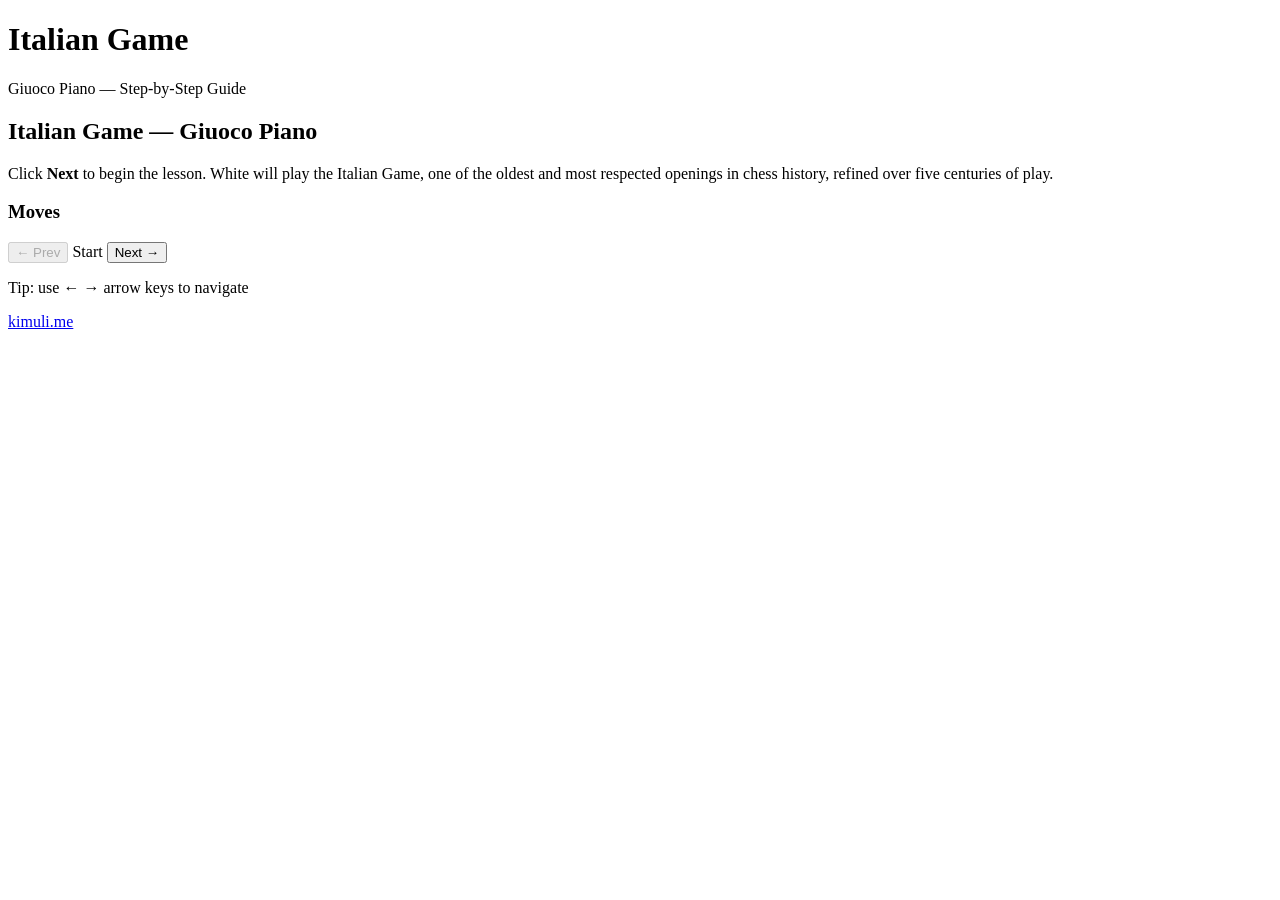
==== index.html @ c30882f5 "feat: scaffold project and add Italian Game move data" ====
<!DOCTYPE html>
<html lang="en">
<head>
  <meta charset="UTF-8">
  <meta name="viewport" content="width=device-width, initial-scale=1.0">
  <title>Italian Game — Chess Openings | chess.kimuli.me</title>
  <link rel="stylesheet" href="style.css">
</head>
<body>
  <div class="app">
    <header class="app-header">
      <div class="header-inner">
        <h1 class="opening-name">Italian Game</h1>
        <p class="opening-subtitle">Giuoco Piano &mdash; Step-by-Step Guide</p>
      </div>
    </header>

    <main class="app-main">
      <div class="board-column">
        <div id="board-container"></div>
      </div>

      <div class="info-column">
        <div class="move-info-card">
          <h2 id="move-title">Italian Game &mdash; Giuoco Piano</h2>
          <p id="move-explanation">Click <strong>Next</strong> to begin the lesson. White will play the Italian Game, one of the oldest and most respected openings in chess history, refined over five centuries of play.</p>
        </div>

        <div class="move-list-card">
          <h3 class="moves-heading">Moves</h3>
          <div id="move-list"></div>
        </div>

        <div class="controls">
          <button id="prev-btn" class="btn btn-secondary" disabled>&#8592; Prev</button>
          <span id="step-counter" class="step-counter">Start</span>
          <button id="next-btn" class="btn btn-primary">Next &#8594;</button>
        </div>

        <p class="keyboard-hint">Tip: use ← → arrow keys to navigate</p>
      </div>
    </main>

    <footer class="app-footer">
      <a href="https://kimuli.me">kimuli.me</a>
    </footer>
  </div>

  <script src="moves.js"></script>
  <script src="board.js"></script>
  <script src="app.js"></script>
</body>
</html>
---- style.css ----
/* styles — Task 5 */
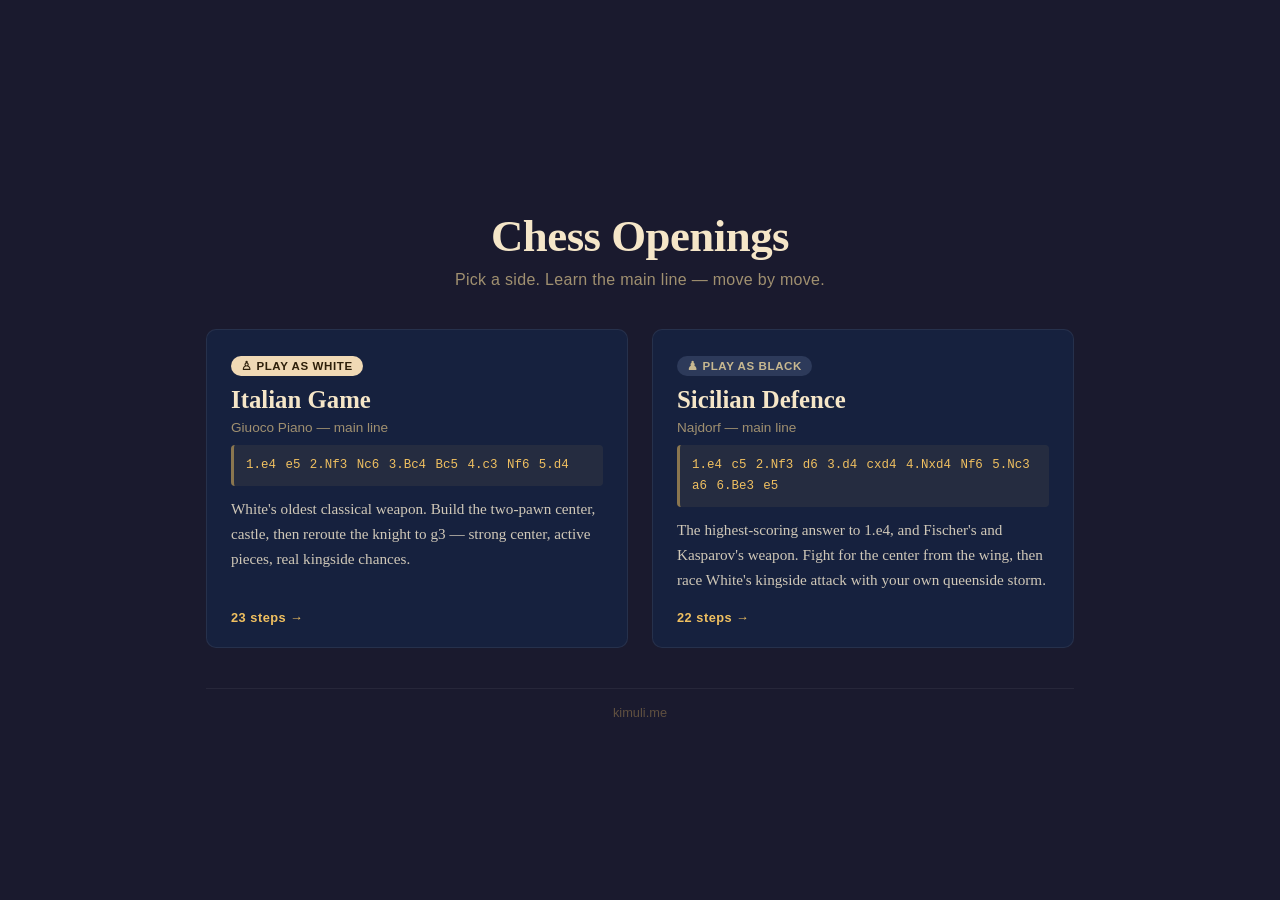
==== commit 831440b0: "feat: opening picker landing page + Sicilian Defence (Najdorf) lesson for Black - index.html becomes" ====
--- a/index.html
+++ b/index.html
@@ -3,51 +3,42 @@
 <head>
   <meta charset="UTF-8">
   <meta name="viewport" content="width=device-width, initial-scale=1.0">
-  <title>Italian Game — Chess Openings | chess.kimuli.me</title>
+  <title>Chess Openings — Learn the Main Lines | chess.kimuli.me</title>
+  <meta name="description" content="Step-by-step chess opening guides, move by move: the Italian Game (Giuoco Piano) for White and the Sicilian Defence (Najdorf) for Black.">
   <link rel="stylesheet" href="style.css">
 </head>
 <body>
-  <div class="app">
-    <header class="app-header">
-      <div class="header-inner">
-        <h1 class="opening-name">Italian Game</h1>
-        <p class="opening-subtitle">Giuoco Piano &mdash; Step-by-Step Guide</p>
-      </div>
+  <div class="app landing">
+    <header class="landing-hero">
+      <h1 class="hero-title">Chess Openings</h1>
+      <p class="hero-sub">Pick a side. Learn the main line &mdash; move by move.</p>
     </header>
 
-    <main class="app-main">
-      <div class="board-column">
-        <div id="board-container"></div>
-      </div>
+    <main class="openings-grid">
 
-      <div class="info-column">
-        <div class="move-info-card">
-          <h2 id="move-title">Italian Game &mdash; Giuoco Piano</h2>
-          <p id="move-explanation">Click <strong>Next</strong> to begin the lesson. White will play the Italian Game, one of the oldest and most respected openings in chess history, refined over five centuries of play.</p>
-        </div>
+      <a class="opening-card" href="viewer.html?o=italian">
+        <span class="side-badge badge-white">&#9817; Play as White</span>
+        <h2 class="card-title">Italian Game</h2>
+        <p class="card-subtitle">Giuoco Piano &mdash; main line</p>
+        <p class="card-line">1.e4 e5 2.Nf3 Nc6 3.Bc4 Bc5 4.c3 Nf6 5.d4</p>
+        <p class="card-blurb">White's oldest classical weapon. Build the two-pawn center, castle, then reroute the knight to g3 &mdash; strong center, active pieces, real kingside chances.</p>
+        <span class="card-cta">23 steps &#8594;</span>
+      </a>
 
-        <div class="move-list-card">
-          <h3 class="moves-heading">Moves</h3>
-          <div id="move-list"></div>
-        </div>
+      <a class="opening-card" href="viewer.html?o=sicilian-najdorf">
+        <span class="side-badge badge-black">&#9823; Play as Black</span>
+        <h2 class="card-title">Sicilian Defence</h2>
+        <p class="card-subtitle">Najdorf &mdash; main line</p>
+        <p class="card-line">1.e4 c5 2.Nf3 d6 3.d4 cxd4 4.Nxd4 Nf6 5.Nc3 a6 6.Be3 e5</p>
+        <p class="card-blurb">The highest-scoring answer to 1.e4, and Fischer's and Kasparov's weapon. Fight for the center from the wing, then race White's kingside attack with your own queenside storm.</p>
+        <span class="card-cta">22 steps &#8594;</span>
+      </a>
 
-        <div class="controls">
-          <button id="prev-btn" class="btn btn-secondary" disabled>&#8592; Prev</button>
-          <span id="step-counter" class="step-counter">Start</span>
-          <button id="next-btn" class="btn btn-primary">Next &#8594;</button>
-        </div>
-
-        <p class="keyboard-hint">Tip: use ← → arrow keys to navigate</p>
-      </div>
     </main>
 
     <footer class="app-footer">
       <a href="https://kimuli.me">kimuli.me</a>
     </footer>
   </div>
-
-  <script src="moves.js"></script>
-  <script src="board.js"></script>
-  <script src="app.js"></script>
 </body>
 </html>
--- a/style.css
+++ b/style.css
@@ -1 +1,380 @@
-/* styles — Task 5 */
+/* ── Reset & base ─────────────────────────────────────────────── */
+*, *::before, *::after { box-sizing: border-box; margin: 0; padding: 0; }
+
+html { font-size: 16px; }
+
+body {
+  background: #1a1a2e;
+  color: #e8e0d0;
+  font-family: -apple-system, BlinkMacSystemFont, "Segoe UI", Roboto, sans-serif;
+  min-height: 100vh;
+}
+
+/* ── Layout ──────────────────────────────────────────────────── */
+.app {
+  max-width: 1400px;
+  margin: 0 auto;
+  padding: 0 16px 32px;
+  display: flex;
+  flex-direction: column;
+  min-height: 100vh;
+}
+
+.app-header {
+  padding: 24px 0 20px;
+  border-bottom: 1px solid rgba(255,255,255,0.08);
+  margin-bottom: 28px;
+}
+
+.header-inner { max-width: 100%; }
+
+.opening-name {
+  font-family: "Palatino Linotype", Palatino, "Book Antiqua", Georgia, serif;
+  font-size: 2.2rem;
+  font-weight: 700;
+  color: #f5e6c8;
+  letter-spacing: -0.5px;
+  line-height: 1.1;
+}
+
+.opening-subtitle {
+  margin-top: 4px;
+  font-size: 0.95rem;
+  color: #a09070;
+  letter-spacing: 0.3px;
+}
+
+.app-main {
+  display: flex;
+  gap: 32px;
+  align-items: flex-start;
+  flex: 1;
+}
+
+/* ── Board column ─────────────────────────────────────────────── */
+.board-column {
+  flex: 1 1 auto;
+  max-width: 620px;
+  min-width: 300px;
+}
+
+#board-container {
+  width: 100%;
+  border-radius: 4px;
+  overflow: hidden;
+  box-shadow:
+    0 0 0 3px #8b6914,
+    0 0 0 6px #2d1f0a,
+    0 8px 32px rgba(0,0,0,0.6);
+}
+
+/* ── Info column ─────────────────────────────────────────────── */
+.info-column {
+  flex: 0 0 300px;
+  min-width: 0;
+  display: flex;
+  flex-direction: column;
+  gap: 20px;
+}
+
+/* ── Move info card ──────────────────────────────────────────── */
+.move-info-card {
+  background: #16213e;
+  border: 1px solid rgba(255,255,255,0.07);
+  border-radius: 8px;
+  padding: 20px 22px;
+}
+
+.move-info-card h2 {
+  font-family: "Palatino Linotype", Palatino, "Book Antiqua", Georgia, serif;
+  font-size: 1.15rem;
+  font-weight: 700;
+  color: #f0c060;
+  margin-bottom: 10px;
+  line-height: 1.3;
+}
+
+.move-info-card p {
+  font-family: "Palatino Linotype", Palatino, "Book Antiqua", Georgia, serif;
+  font-size: 1rem;
+  line-height: 1.7;
+  color: #d0c8b8;
+}
+
+.move-info-card p strong { color: #f0c060; font-style: normal; }
+
+/* ── Move list card ──────────────────────────────────────────── */
+.move-list-card {
+  background: #16213e;
+  border: 1px solid rgba(255,255,255,0.07);
+  border-radius: 8px;
+  padding: 16px 22px;
+}
+
+.moves-heading {
+  font-size: 0.75rem;
+  font-weight: 600;
+  letter-spacing: 1px;
+  text-transform: uppercase;
+  color: #706050;
+  margin-bottom: 10px;
+}
+
+#move-list {
+  font-family: "SF Mono", "Fira Code", "Courier New", monospace;
+  font-size: 0.88rem;
+  line-height: 2;
+  color: #a09070;
+}
+
+.move-num {
+  color: #605040;
+  margin-right: 2px;
+}
+
+.move {
+  display: inline-block;
+  padding: 1px 5px;
+  border-radius: 3px;
+  cursor: default;
+  transition: background 150ms, color 150ms;
+  margin-right: 2px;
+}
+
+.white-move { color: #c8b890; }
+.black-move { color: #a09070; }
+
+.move.active {
+  background: #f0c060;
+  color: #1a1208;
+  font-weight: 700;
+}
+
+.move-pair { white-space: nowrap; }
+
+/* ── Controls ────────────────────────────────────────────────── */
+.controls {
+  display: flex;
+  align-items: center;
+  gap: 12px;
+}
+
+.btn {
+  padding: 10px 22px;
+  border: none;
+  border-radius: 6px;
+  font-size: 0.9rem;
+  font-weight: 600;
+  cursor: pointer;
+  transition: background 150ms, opacity 150ms, transform 80ms;
+  letter-spacing: 0.3px;
+}
+
+.btn:active { transform: translateY(1px); }
+.btn:disabled { opacity: 0.35; cursor: not-allowed; transform: none; }
+
+.btn-primary {
+  background: #f0c060;
+  color: #1a1208;
+}
+.btn-primary:not(:disabled):hover { background: #f5cc70; }
+
+.btn-secondary {
+  background: #2d3a5a;
+  color: #c8b890;
+}
+.btn-secondary:not(:disabled):hover { background: #354468; }
+
+.step-counter {
+  flex: 1;
+  text-align: center;
+  font-size: 0.82rem;
+  color: #605040;
+  font-variant-numeric: tabular-nums;
+}
+
+.keyboard-hint {
+  font-size: 0.75rem;
+  color: #504030;
+  text-align: center;
+}
+
+/* ── Piece animation ─────────────────────────────────────────── */
+.piece {
+  transition: transform 300ms ease;
+  cursor: default;
+  pointer-events: none;
+}
+
+.piece text {
+  font-size: 50px;
+  user-select: none;
+}
+
+/* ── Board labels ────────────────────────────────────────────── */
+.board-label {
+  font-size: 13px;
+  font-family: -apple-system, BlinkMacSystemFont, "Segoe UI", Roboto, sans-serif;
+  font-weight: 600;
+  pointer-events: none;
+}
+
+/* ── Footer ──────────────────────────────────────────────────── */
+.app-footer {
+  margin-top: 40px;
+  padding-top: 16px;
+  border-top: 1px solid rgba(255,255,255,0.06);
+  text-align: center;
+  font-size: 0.8rem;
+}
+
+.app-footer a {
+  color: #605040;
+  text-decoration: none;
+}
+.app-footer a:hover { color: #a09070; }
+
+/* ── Landing page ────────────────────────────────────────────── */
+.landing {
+  max-width: 900px;
+  justify-content: center;
+}
+
+.landing-hero {
+  text-align: center;
+  padding: 64px 0 40px;
+}
+
+.hero-title {
+  font-family: "Palatino Linotype", Palatino, "Book Antiqua", Georgia, serif;
+  font-size: 2.8rem;
+  font-weight: 700;
+  color: #f5e6c8;
+  letter-spacing: -0.5px;
+  line-height: 1.1;
+}
+
+.hero-sub {
+  margin-top: 10px;
+  font-size: 1rem;
+  color: #a09070;
+  letter-spacing: 0.3px;
+}
+
+.openings-grid {
+  display: grid;
+  grid-template-columns: repeat(2, 1fr);
+  gap: 24px;
+}
+
+.opening-card {
+  display: flex;
+  flex-direction: column;
+  gap: 10px;
+  background: #16213e;
+  border: 1px solid rgba(255,255,255,0.07);
+  border-radius: 10px;
+  padding: 26px 24px 22px;
+  text-decoration: none;
+  color: inherit;
+  transition: transform 150ms, border-color 150ms, box-shadow 150ms;
+}
+
+.opening-card:hover {
+  transform: translateY(-3px);
+  border-color: rgba(240,192,96,0.45);
+  box-shadow: 0 10px 28px rgba(0,0,0,0.45);
+}
+
+.side-badge {
+  display: inline-block;
+  align-self: flex-start;
+  padding: 3px 10px;
+  border-radius: 999px;
+  font-size: 0.72rem;
+  font-weight: 700;
+  letter-spacing: 0.6px;
+  text-transform: uppercase;
+}
+
+.badge-white { background: #f0d9b5; color: #2d1f0a; }
+.badge-black { background: #2d3a5a; color: #c8b890; }
+
+.card-title {
+  font-family: "Palatino Linotype", Palatino, "Book Antiqua", Georgia, serif;
+  font-size: 1.55rem;
+  font-weight: 700;
+  color: #f5e6c8;
+}
+
+.card-subtitle {
+  font-size: 0.85rem;
+  color: #a09070;
+  margin-top: -4px;
+}
+
+.card-line {
+  font-family: "SF Mono", "Fira Code", "Courier New", monospace;
+  font-size: 0.78rem;
+  line-height: 1.7;
+  color: #f0c060;
+  background: rgba(240,192,96,0.07);
+  border-left: 3px solid rgba(240,192,96,0.5);
+  border-radius: 4px;
+  padding: 10px 12px;
+  word-spacing: 2px;
+}
+
+.card-blurb {
+  font-family: "Palatino Linotype", Palatino, "Book Antiqua", Georgia, serif;
+  font-size: 0.95rem;
+  line-height: 1.65;
+  color: #d0c8b8;
+}
+
+.card-cta {
+  margin-top: auto;
+  padding-top: 8px;
+  font-size: 0.8rem;
+  font-weight: 600;
+  letter-spacing: 0.5px;
+  color: #f0c060;
+}
+
+/* ── Viewer header extras ────────────────────────────────────── */
+.back-link {
+  display: inline-block;
+  margin-bottom: 10px;
+  font-size: 0.78rem;
+  letter-spacing: 0.4px;
+  color: #806850;
+  text-decoration: none;
+}
+
+.back-link:hover { color: #f0c060; }
+
+.header-inner .side-badge { margin-top: 12px; }
+
+/* ── Mobile ──────────────────────────────────────────────────── */
+@media (max-width: 720px) {
+  .app-main {
+    flex-direction: column;
+  }
+
+  .board-column {
+    width: 100%;
+  }
+
+  .opening-name { font-size: 1.6rem; }
+
+  .controls {
+    flex-wrap: wrap;
+    justify-content: center;
+  }
+
+  .step-counter { order: -1; width: 100%; }
+
+  .openings-grid { grid-template-columns: 1fr; }
+  .landing-hero { padding: 40px 0 28px; }
+  .hero-title { font-size: 2rem; }
+}
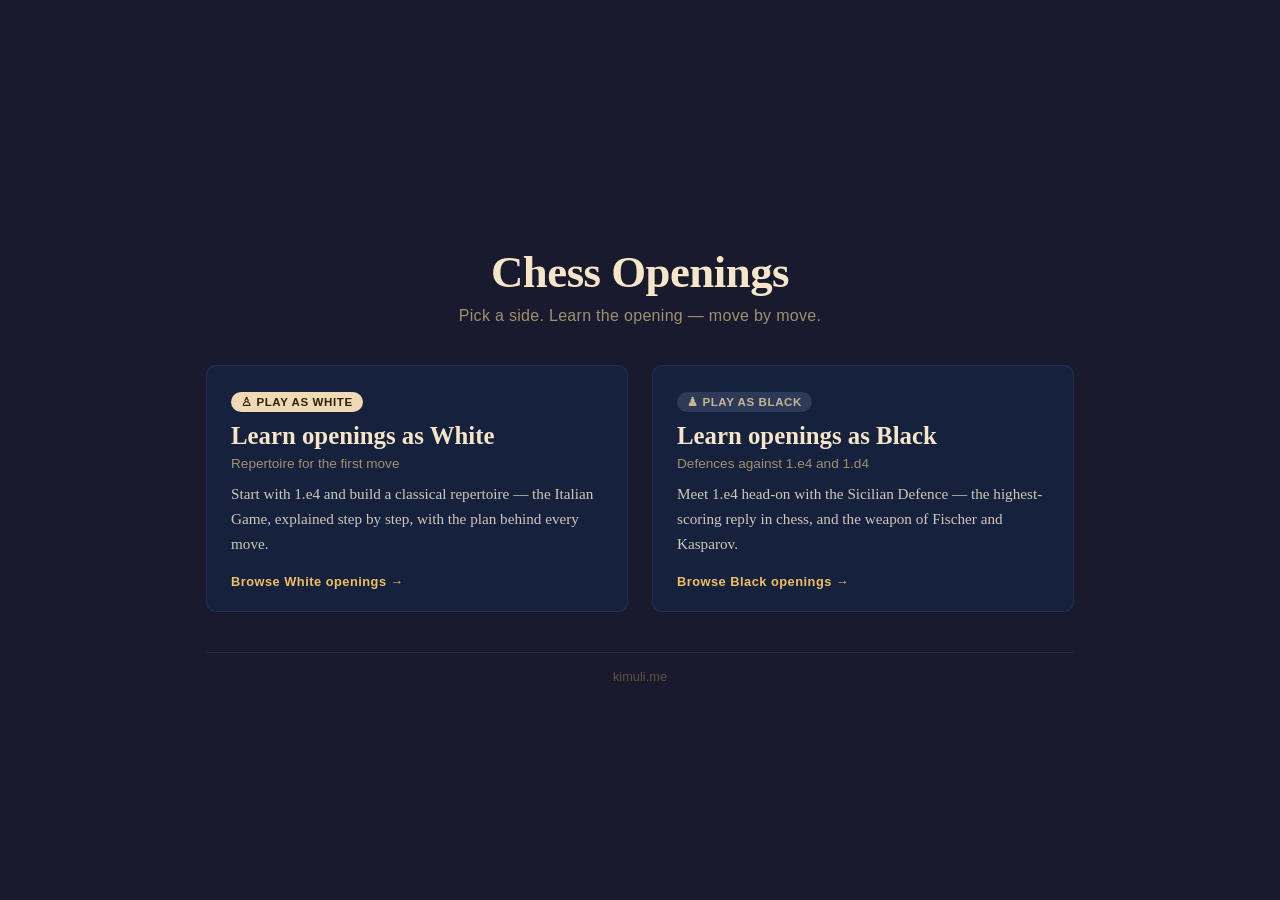
==== commit 91714ba6: "feat: side-based URL structure with generated routes - landing page -> 'Learn openings as White / as" ====
--- a/index.html
+++ b/index.html
@@ -3,35 +3,33 @@
 <head>
   <meta charset="UTF-8">
   <meta name="viewport" content="width=device-width, initial-scale=1.0">
-  <title>Chess Openings — Learn the Main Lines | chess.kimuli.me</title>
-  <meta name="description" content="Step-by-step chess opening guides, move by move: the Italian Game (Giuoco Piano) for White and the Sicilian Defence (Najdorf) for Black.">
-  <link rel="stylesheet" href="style.css">
+  <title>Chess Openings — Learn as White or Black | chess.kimuli.me</title>
+  <meta name="description" content="Learn chess openings move by move. Choose your side: opening repertoires for White and for Black, with the plans behind every move.">
+  <link rel="stylesheet" href="/style.css">
 </head>
 <body>
   <div class="app landing">
     <header class="landing-hero">
       <h1 class="hero-title">Chess Openings</h1>
-      <p class="hero-sub">Pick a side. Learn the main line &mdash; move by move.</p>
+      <p class="hero-sub">Pick a side. Learn the opening &mdash; move by move.</p>
     </header>
 
     <main class="openings-grid">
 
-      <a class="opening-card" href="viewer.html?o=italian">
+      <a class="opening-card" href="/white/">
         <span class="side-badge badge-white">&#9817; Play as White</span>
-        <h2 class="card-title">Italian Game</h2>
-        <p class="card-subtitle">Giuoco Piano &mdash; main line</p>
-        <p class="card-line">1.e4 e5 2.Nf3 Nc6 3.Bc4 Bc5 4.c3 Nf6 5.d4</p>
-        <p class="card-blurb">White's oldest classical weapon. Build the two-pawn center, castle, then reroute the knight to g3 &mdash; strong center, active pieces, real kingside chances.</p>
-        <span class="card-cta">23 steps &#8594;</span>
+        <h2 class="card-title">Learn openings as White</h2>
+        <p class="card-subtitle">Repertoire for the first move</p>
+        <p class="card-blurb">Start with 1.e4 and build a classical repertoire &mdash; the Italian Game, explained step by step, with the plan behind every move.</p>
+        <span class="card-cta">Browse White openings &#8594;</span>
       </a>
 
-      <a class="opening-card" href="viewer.html?o=sicilian-najdorf">
+      <a class="opening-card" href="/black/">
         <span class="side-badge badge-black">&#9823; Play as Black</span>
-        <h2 class="card-title">Sicilian Defence</h2>
-        <p class="card-subtitle">Najdorf &mdash; main line</p>
-        <p class="card-line">1.e4 c5 2.Nf3 d6 3.d4 cxd4 4.Nxd4 Nf6 5.Nc3 a6 6.Be3 e5</p>
-        <p class="card-blurb">The highest-scoring answer to 1.e4, and Fischer's and Kasparov's weapon. Fight for the center from the wing, then race White's kingside attack with your own queenside storm.</p>
-        <span class="card-cta">22 steps &#8594;</span>
+        <h2 class="card-title">Learn openings as Black</h2>
+        <p class="card-subtitle">Defences against 1.e4 and 1.d4</p>
+        <p class="card-blurb">Meet 1.e4 head-on with the Sicilian Defence &mdash; the highest-scoring reply in chess, and the weapon of Fischer and Kasparov.</p>
+        <span class="card-cta">Browse Black openings &#8594;</span>
       </a>
 
     </main>
--- a/style.css
+++ b/style.css
@@ -263,7 +263,7 @@
 
 .openings-grid {
   display: grid;
-  grid-template-columns: repeat(2, 1fr);
+  grid-template-columns: repeat(auto-fit, minmax(320px, 1fr));
   gap: 24px;
 }
 
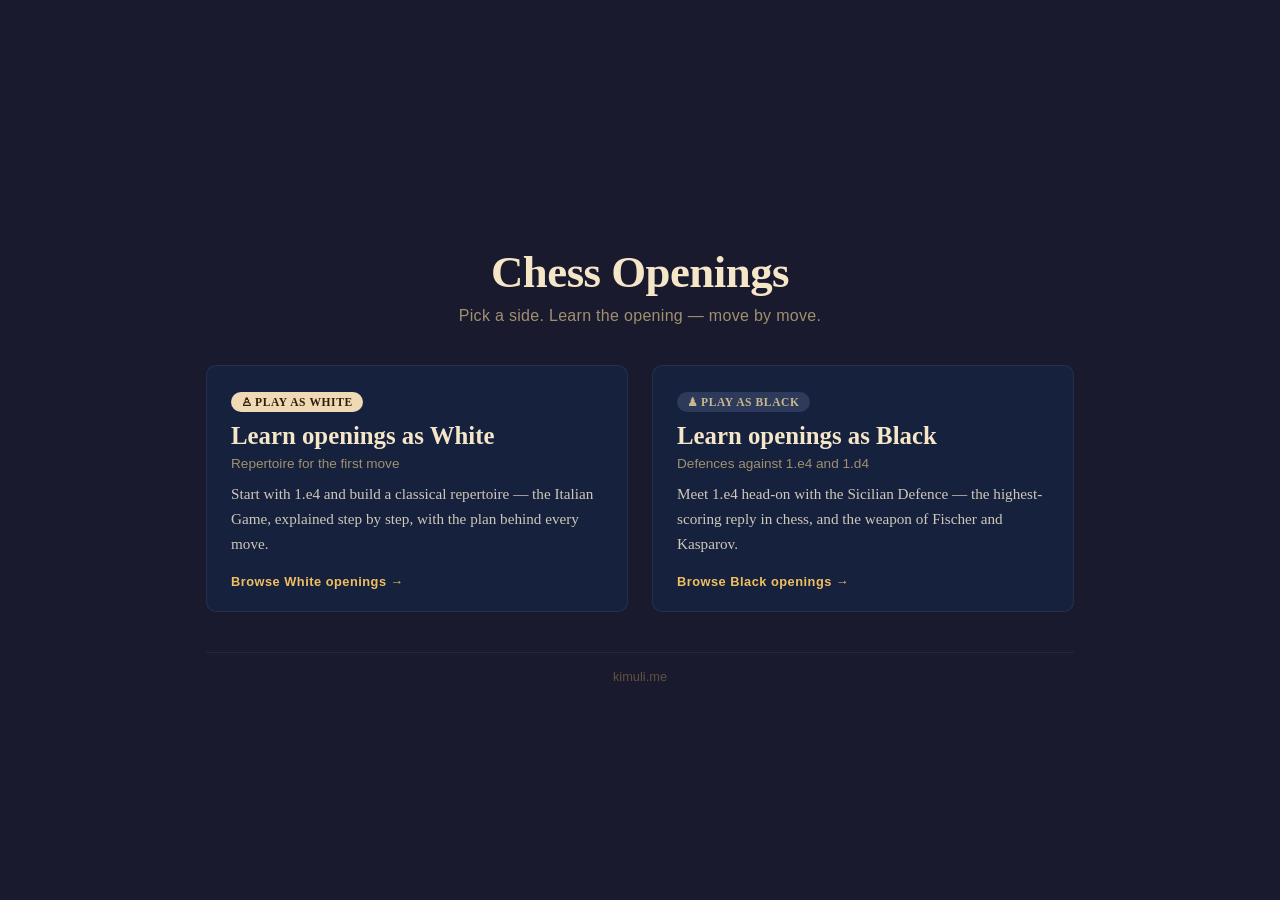
==== commit 8e3530c5: "fix: render chess pieces from a self-hosted monochrome glyph font U+265F (black pawn) is the only ch" ====
--- a/index.html
+++ b/index.html
@@ -25,7 +25,7 @@
       </a>
 
       <a class="opening-card" href="/black/">
-        <span class="side-badge badge-black">&#9823; Play as Black</span>
+        <span class="side-badge badge-black">&#9823;&#65038; Play as Black</span>
         <h2 class="card-title">Learn openings as Black</h2>
         <p class="card-subtitle">Defences against 1.e4 and 1.d4</p>
         <p class="card-blurb">Meet 1.e4 head-on with the Sicilian Defence &mdash; the highest-scoring reply in chess, and the weapon of Fischer and Kasparov.</p>
--- a/style.css
+++ b/style.css
@@ -259,6 +259,15 @@
   font-size: 1rem;
   color: #a09070;
   letter-spacing: 0.3px;
+}
+
+.hero-kicker {
+  font-size: 0.78rem;
+  font-weight: 700;
+  letter-spacing: 3px;
+  text-transform: uppercase;
+  color: #f0c060;
+  margin-bottom: 10px;
 }
 
 .openings-grid {
@@ -378,3 +387,25 @@
   .landing-hero { padding: 40px 0 28px; }
   .hero-title { font-size: 2rem; }
 }
+
+/* ── Chess glyph font ─────────────────────────────────────────────
+   U+265F (black pawn) is the ONLY chess piece Unicode flags as Emoji,
+   so iOS renders it from Apple Color Emoji — a glossy 3D pawn — while
+   the other eleven pieces stay flat. The board then looks mismatched.
+   Self-hosting a 3 KB subset of the twelve glyphs (DejaVu Sans, free
+   licence in fonts/LICENSE.txt) fixes it for good: a font-family match
+   always beats the system emoji fallback, so every device draws the
+   same monochrome pieces. `unicode-range` keeps it to chess glyphs
+   only, so the surrounding text is untouched.                      */
+@font-face {
+  font-family: "Chess Glyphs";
+  src: url("/fonts/chess-symbols.woff") format("woff");
+  font-display: block;
+  unicode-range: U+2654-265F, U+FE0E;
+}
+
+.piece text,
+.side-badge {
+  font-family: "Chess Glyphs", "Apple Symbols", "Segoe UI Symbol",
+               "Noto Sans Symbols 2", serif;
+}
